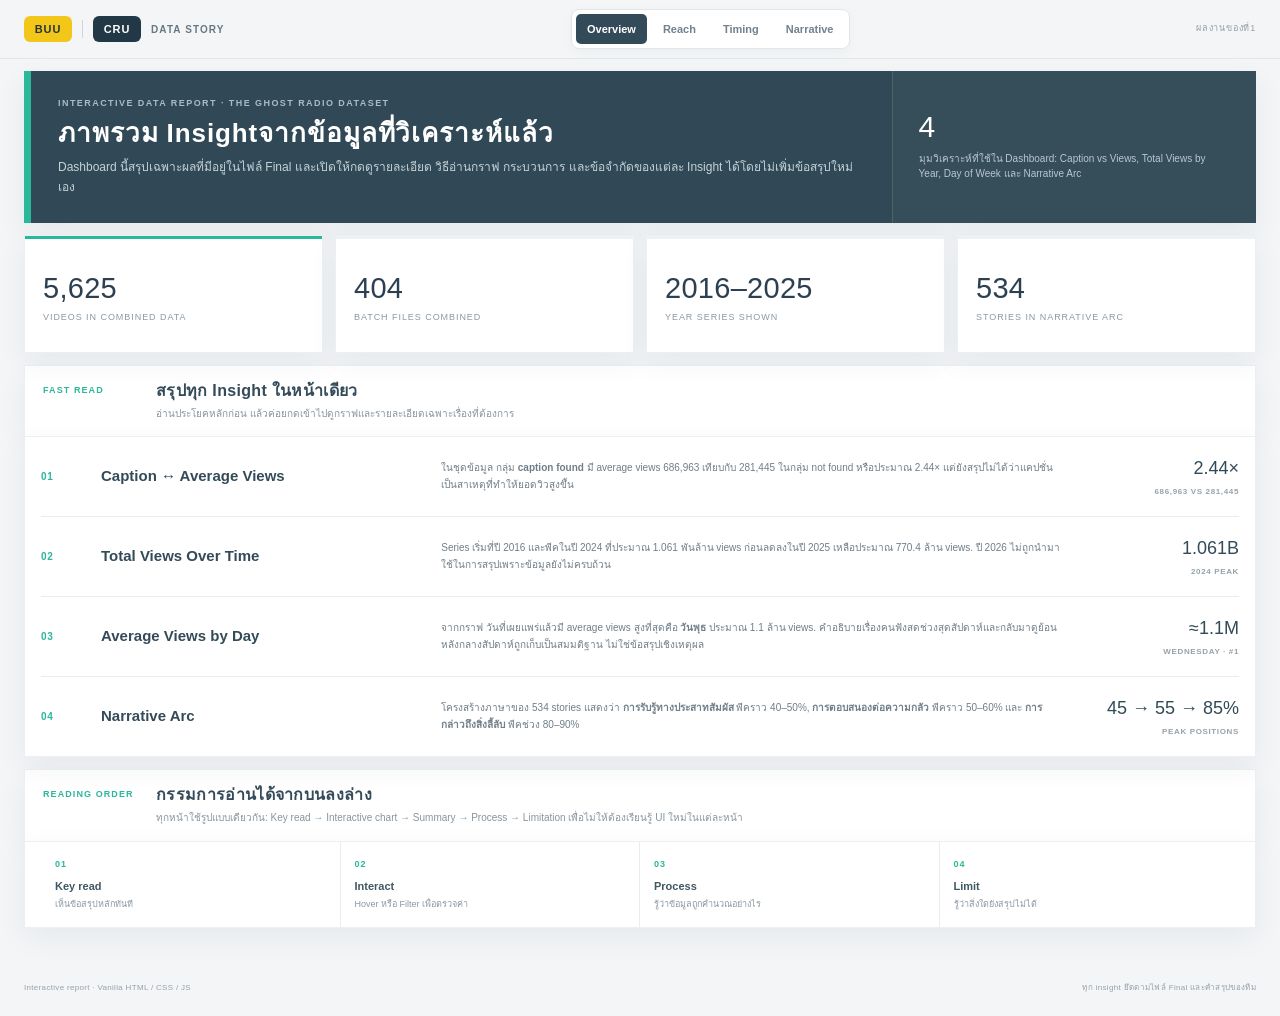
==== ghost_data_dashboard_v4_final/index.html @ baf123ad "upload" ====
<!doctype html>
<html lang="th">
<head>
  <meta charset="utf-8">
  <meta name="viewport" content="width=device-width,initial-scale=1,viewport-fit=cover">
  <meta name="color-scheme" content="light">
  <title>Data Story — Overview</title>
  <link rel="stylesheet" href="css/styles.css">
</head>
<body data-page="overview">
<header class="site-header">
  <div class="header-inner">
    <a class="brand" href="index.html" aria-label="กลับหน้าหลัก">
      <span class="brand-chip gold">BUU</span><span class="brand-sep"></span><span class="brand-chip">CRU</span><span class="full">DATA STORY</span>
    </a>
    <nav class="nav" aria-label="Main navigation">
      <a href="index.html" aria-current="page">Overview</a>
      <a href="reach.html">Reach</a>
      <a href="timing.html">Timing</a>
      <a href="narrative.html">Narrative</a>
    </nav>
    <div class="header-meta">ผลงานของที่1</div>
  </div>
</header>
<main>
  <section class="hero">
    <div>
      <div class="eyebrow">Interactive data report · The Ghost Radio dataset</div>
      <h1>ภาพรวม Insight<br><span class="quiet">จากข้อมูลที่วิเคราะห์แล้ว</span></h1>
      <p class="hero-copy">Dashboard นี้สรุปเฉพาะผลที่มีอยู่ในไฟล์ Final และเปิดให้กดดูรายละเอียด วิธีอ่านกราฟ กระบวนการ และข้อจำกัดของแต่ละ Insight ได้โดยไม่เพิ่มข้อสรุปใหม่เอง</p>
    </div>
    <aside class="hero-side"><strong>4</strong><p>มุมวิเคราะห์ที่ใช้ใน Dashboard: Caption vs Views, Total Views by Year, Day of Week และ Narrative Arc</p></aside>
  </section>

  <div class="stat-strip">
    <div class="stat"><b>5,625</b><span>videos in combined data</span></div>
    <div class="stat"><b>404</b><span>batch files combined</span></div>
    <div class="stat"><b>2016–2025</b><span>year series shown</span></div>
    <div class="stat"><b>534</b><span>stories in narrative arc</span></div>
  </div>

  <section class="section">
    <div class="section-head"><div class="section-index">FAST READ</div><div class="section-title"><h2>สรุปทุก Insight ในหน้าเดียว</h2><p>อ่านประโยคหลักก่อน แล้วค่อยกดเข้าไปดูกราฟและรายละเอียดเฉพาะเรื่องที่ต้องการ</p></div></div>
    <div class="insight-list">
      <a class="insight-row" href="reach.html">
        <div class="insight-no">01</div>
        <div class="insight-title">Caption ↔ Average Views</div>
        <div class="insight-copy">ในชุดข้อมูล กลุ่ม <b>caption found</b> มี average views 686,963 เทียบกับ 281,445 ในกลุ่ม not found หรือประมาณ 2.44× แต่ยังสรุปไม่ได้ว่าแคปชั่นเป็นสาเหตุที่ทำให้ยอดวิวสูงขึ้น</div>
        <div class="insight-key">2.44×<small>686,963 vs 281,445</small></div>
      </a>
      <a class="insight-row" href="reach.html#years">
        <div class="insight-no">02</div>
        <div class="insight-title">Total Views Over Time</div>
        <div class="insight-copy">Series เริ่มที่ปี 2016 และพีคในปี 2024 ที่ประมาณ 1.061 พันล้าน views ก่อนลดลงในปี 2025 เหลือประมาณ 770.4 ล้าน views. ปี 2026 ไม่ถูกนำมาใช้ในการสรุปเพราะข้อมูลยังไม่ครบถ้วน</div>
        <div class="insight-key">1.061B<small>2024 peak</small></div>
      </a>
      <a class="insight-row" href="timing.html">
        <div class="insight-no">03</div>
        <div class="insight-title">Average Views by Day</div>
        <div class="insight-copy">จากกราฟ วันที่เผยแพร่แล้วมี average views สูงที่สุดคือ <b>วันพุธ</b> ประมาณ 1.1 ล้าน views. คำอธิบายเรื่องคนฟังสดช่วงสุดสัปดาห์และกลับมาดูย้อนหลังกลางสัปดาห์ถูกเก็บเป็นสมมติฐาน ไม่ใช่ข้อสรุปเชิงเหตุผล</div>
        <div class="insight-key">≈1.1M<small>Wednesday · #1</small></div>
      </a>
      <a class="insight-row" href="narrative.html">
        <div class="insight-no">04</div>
        <div class="insight-title">Narrative Arc</div>
        <div class="insight-copy">โครงสร้างภาษาของ 534 stories แสดงว่า <b>การรับรู้ทางประสาทสัมผัส</b> พีคราว 40–50%, <b>การตอบสนองต่อความกลัว</b> พีคราว 50–60% และ <b>การกล่าวถึงสิ่งลี้ลับ</b> พีคช่วง 80–90%</div>
        <div class="insight-key">45 → 55 → 85%<small>peak positions</small></div>
      </a>
    </div>
  </section>

  <section class="section">
    <div class="section-head"><div class="section-index">READING ORDER</div><div class="section-title"><h2>กรรมการอ่านได้จากบนลงล่าง</h2><p>ทุกหน้าใช้รูปแบบเดียวกัน: Key read → Interactive chart → Summary → Process → Limitation เพื่อไม่ให้ต้องเรียนรู้ UI ใหม่ในแต่ละหน้า</p></div></div>
    <div class="story-flow four">
      <div class="flow-step"><div class="n">01</div><b>Key read</b><p>เห็นข้อสรุปหลักทันที</p></div>
      <div class="flow-step"><div class="n">02</div><b>Interact</b><p>Hover หรือ Filter เพื่อตรวจค่า</p></div>
      <div class="flow-step"><div class="n">03</div><b>Process</b><p>รู้ว่าข้อมูลถูกคำนวณอย่างไร</p></div>
      <div class="flow-step"><div class="n">04</div><b>Limit</b><p>รู้ว่าสิ่งใดยังสรุปไม่ได้</p></div>
    </div>
  </section>
</main>
<footer class="footer"><span>Interactive report · Vanilla HTML / CSS / JS</span><span>ทุก insight ยึดตามไฟล์ Final และคำสรุปของทีม</span></footer>
<div class="route-wipe" aria-hidden="true"></div>
<script src="js/data.js"></script><script src="js/app.js"></script><script src="js/charts.js"></script><script src="js/pages.js"></script>
</body>
</html>
---- ghost_data_dashboard_v4_final/css/styles.css ----
@view-transition { navigation: auto; }

:root{
  --bg:#f3f5f7;
  --panel:#ffffff;
  --ink:#233548;
  --muted:#7f8c99;
  --line:#dbe2e7;
  --header:#314956;
  --header-2:#293f4b;
  --teal:#2bb79a;
  --teal-soft:#e5f6f1;
  --buu:#f3c61a;
  --red:#e46a58;
  --violet:#7664db;
  --orange:#e4ad36;
  --shadow:0 10px 28px rgba(34,52,68,.06);
  --radius:9px;
  --max:1600px;
  --ease:cubic-bezier(.22,1,.36,1);
}
*{box-sizing:border-box}
html{background:var(--bg);scroll-behavior:smooth}
body{margin:0;background:var(--bg);color:var(--ink);font-family:Inter,"Leelawadee UI","Noto Sans Thai",Tahoma,"Segoe UI",Arial,sans-serif;line-height:1.5;text-rendering:optimizeLegibility}
a{color:inherit;text-decoration:none}
button,select,input{font:inherit;color:inherit}
::selection{background:var(--buu);color:#18262d}

/* Cross-document transition: one deliberate motion, not decorative UI motion. */
::view-transition-old(root){animation:vt-old .28s ease both}
::view-transition-new(root){animation:vt-new .46s var(--ease) both}
@keyframes vt-old{to{opacity:.25;transform:translateY(-5px);filter:blur(2px)}}
@keyframes vt-new{from{clip-path:inset(100% 0 0 0);transform:translateY(8px)}to{clip-path:inset(0);transform:none}}
.route-wipe{position:fixed;inset:0;z-index:9999;pointer-events:none;background:var(--header);transform:scaleY(0);transform-origin:bottom;transition:transform .34s var(--ease)}
.route-wipe::after{content:"DATA STORY";position:absolute;left:28px;bottom:25px;color:#c8d5db;font-size:10px;letter-spacing:.16em;font-weight:800}
body.is-leaving .route-wipe{transform:scaleY(1)}
body.is-entering .route-wipe{transform:scaleY(1);transform-origin:top}
body.is-ready .route-wipe{transform:scaleY(0);transition-duration:.42s}

/* ===== TOP: V4 language ===== */
.site-header{position:sticky;top:0;z-index:40;background:rgba(243,245,247,.96);backdrop-filter:blur(10px);border-bottom:1px solid #e1e6e9}
.header-inner{max-width:var(--max);height:58px;padding:0 24px;margin:auto;display:grid;grid-template-columns:auto 1fr auto;align-items:center;gap:28px}
.brand{display:flex;align-items:center;gap:10px;font-size:10px;font-weight:800;letter-spacing:.11em;color:#687884;white-space:nowrap}
.brand-chip{height:26px;min-width:48px;padding:0 9px;border-radius:6px;display:grid;place-items:center;background:#223846;color:#fff;font-size:11px;letter-spacing:.08em}
.brand-chip.gold{background:var(--buu);color:#26343c}
.brand-sep{width:1px;height:18px;background:#ced6dc}
.nav{justify-self:center;display:flex;align-items:center;gap:5px;background:#fff;border:1px solid #e1e6e9;border-radius:8px;padding:4px;box-shadow:0 3px 12px rgba(34,52,68,.035)}
.nav a{padding:7px 11px;border-radius:5px;font-size:11px;color:#71818d;font-weight:650;transition:.16s ease}
.nav a:hover{background:#f2f5f6;color:#334b58}
.nav a[aria-current="page"]{background:#334b58;color:#fff}
.header-meta{justify-self:end;font-size:9px;color:#91a0aa;letter-spacing:.09em;text-transform:uppercase;white-space:nowrap}

main{max-width:var(--max);margin:auto;padding:12px 24px 54px}

/* Existing hero HTML rendered as compact V4 titlebar */
.hero,.detail-hero{margin-top:0;background:var(--header);color:#fff;box-shadow:var(--shadow);position:relative;overflow:hidden;border:0;padding:0;display:grid;grid-template-columns:minmax(0,1fr) minmax(280px,.42fr);align-items:stretch;gap:0}
.hero::before,.detail-hero::before{content:"";position:absolute;inset:0 auto 0 0;width:7px;background:var(--teal)}
.hero>div:first-child,.detail-hero-grid>div:first-child{padding:26px 30px 25px 34px}
.hero h1,.detail-hero h1{margin:0;font-size:26px;line-height:1.17;letter-spacing:.035em;font-weight:620;color:#fff;max-width:none}
.hero h1 br,.detail-hero h1 br{display:none}
.hero h1 .quiet{color:#fff;font-weight:620}
.eyebrow{margin:0 0 7px;color:#a9bcc5;font-size:9px;letter-spacing:.16em;text-transform:uppercase;font-weight:800}
.hero-copy,.lead{max-width:900px;margin:10px 0 0;color:#c6d3d9;font-size:12px;line-height:1.65}
.hero-side,.key-read{margin:0;padding:20px 26px;border:0;border-left:1px solid rgba(255,255,255,.12);display:flex;flex-direction:column;justify-content:center;background:rgba(255,255,255,.025)}
.hero-side strong,.key-read .value{font-size:30px;line-height:1;font-weight:450;letter-spacing:.01em;color:#fff;font-variant-numeric:tabular-nums;margin:0}
.hero-side p,.key-read p{margin:9px 0 0;color:#b8c8cf;font-size:10px;line-height:1.55}
.key-read .label{font-size:9px;letter-spacing:.13em;text-transform:uppercase;color:#9db0ba;font-weight:750;margin-bottom:7px}
.detail-hero{display:block}
.detail-hero-grid{display:grid;grid-template-columns:minmax(0,1fr) minmax(280px,.42fr);gap:0}
.breadcrumb{height:30px;display:flex;align-items:center;gap:7px;padding:0 18px 0 34px;background:var(--header-2);font-size:9px;color:#9fb2bc;letter-spacing:.08em;text-transform:uppercase}
.breadcrumb a:hover{color:#fff}

/* KPI strip = V4 white cards */
.stat-strip{display:grid;grid-template-columns:repeat(4,1fr);gap:12px;margin-top:12px;border:0}
.stat{min-height:118px;background:var(--panel);border:1px solid #edf0f2;box-shadow:var(--shadow);padding:16px 18px;position:relative;margin:0}
.stat::before{content:"";position:absolute;left:0;top:0;width:100%;height:3px;background:#edf1f3}
.stat:first-child::before{background:var(--teal)}
.stat b{display:block;margin-top:22px;font-size:29px;line-height:1;font-weight:420;color:#2c4051;font-variant-numeric:tabular-nums;letter-spacing:.01em}
.stat span{display:block;margin-top:8px;font-size:9px;text-transform:uppercase;letter-spacing:.105em;color:#8b98a2}

.section{padding:0;margin-top:12px;border:0}
.section-head{background:#fff;border:1px solid #edf0f2;border-bottom:0;padding:15px 18px;display:grid;grid-template-columns:95px 1fr;gap:18px;margin:0;box-shadow:var(--shadow)}
.section-index{padding-top:3px;color:var(--teal);font-size:9px;font-weight:800;letter-spacing:.12em;text-transform:uppercase}
.section-title h2{margin:0;font-size:16px;line-height:1.25;letter-spacing:.02em;font-weight:680;color:#344b59}
.section-title p{margin:5px 0 0;max-width:1050px;color:#87949e;font-size:10px;line-height:1.55}

/* Panels */
.dashboard-grid{display:grid;grid-template-columns:minmax(0,1fr) 280px;gap:12px;align-items:stretch}
.panel{background:var(--panel);border:1px solid #edf0f2;box-shadow:var(--shadow);padding:16px;min-width:0}
.panel.flush{padding:0}
.panel-head{min-height:45px;padding-bottom:10px;border-bottom:1px solid #e2e7ea;margin-bottom:8px;display:flex;align-items:flex-start;justify-content:space-between;gap:18px}
.panel-title{font-size:11px;letter-spacing:.095em;text-transform:uppercase;font-weight:750;color:#526575}
.panel-sub{font-size:9px;color:#98a3ac;margin-top:4px;line-height:1.45}
.chart{position:relative;width:100%;min-height:300px}
.chart svg{display:block;width:100%;height:100%;overflow:visible}
.chart .grid{stroke:#dfe5e9;stroke-width:1}
.chart .axis{fill:#8b98a2;font-size:9px}
.chart .bar{transition:opacity .15s ease;transform-box:fill-box}
.chart .bar:hover{opacity:.76}
.chart .line{fill:none;stroke-width:2.4;vector-effect:non-scaling-stroke;stroke-linecap:round;stroke-linejoin:round}
.chart .dot{stroke:#fff;stroke-width:2;cursor:crosshair}
.chart .hit{fill:transparent;cursor:crosshair}
.chart-tooltip{position:absolute;pointer-events:none;background:#223846;color:#fff;border-radius:7px;padding:9px 10px;font-size:10px;line-height:1.55;min-width:140px;opacity:0;transform:translateY(3px);transition:.12s ease;z-index:5;box-shadow:0 8px 24px rgba(23,41,52,.22)}
.chart-tooltip.show{opacity:1;transform:none}
.chart-tooltip b{font-size:11px}

.controls{display:flex;align-items:center;gap:6px;flex-wrap:wrap}
.control-btn{border:1px solid #d7dee3;background:#fff;border-radius:6px;padding:7px 10px;font-size:10px;font-weight:700;color:#71808b;cursor:pointer;transition:.15s ease}
.control-btn:hover{border-color:#aebbc4;color:#344b59}
.control-btn.active{background:#334b58;border-color:#334b58;color:#fff}
.select{border:1px solid #d7dee3;background:#fff;border-radius:6px;padding:7px 28px 7px 9px;font-size:10px;color:#667786}

.metric-stack{border-top:1px solid #e6ebee;margin-top:10px}
.metric-line{padding:10px 0;border-bottom:1px solid #eef1f3;display:flex;align-items:baseline;justify-content:space-between;gap:18px}
.metric-line span{font-size:9px;color:#8d99a2}
.metric-line b{font-size:16px;color:#425765;font-weight:700;font-variant-numeric:tabular-nums}
.note{font-size:9px;color:#9aa4ab;line-height:1.6;margin-top:12px}
.callout{margin-top:12px;background:var(--teal-soft);border-left:4px solid var(--teal);padding:14px 16px;box-shadow:none}
.callout b{display:block;font-size:13px;color:#345b54;margin-bottom:4px}
.callout p{margin:0;color:#5c716b;font-size:10px;line-height:1.6}

/* Overview summary list becomes compact dashboard rows */
.insight-list{background:#fff;border:1px solid #edf0f2;box-shadow:var(--shadow);padding:0 16px}
.insight-row{display:grid;grid-template-columns:42px minmax(180px,.65fr) minmax(340px,1.25fr) 160px;gap:18px;align-items:center;padding:18px 0;border-bottom:1px solid #e7ecef;transition:background .15s ease}
.insight-row:last-child{border-bottom:0}
.insight-row:hover{background:#f8fafb}
.insight-no{color:var(--teal);font-size:10px;font-weight:800;letter-spacing:.08em;font-variant-numeric:tabular-nums}
.insight-title{font-size:15px;font-weight:700;color:#334b58}
.insight-copy{font-size:10px;line-height:1.65;color:#6f7e89}
.insight-key{text-align:right;font-size:18px;font-weight:500;color:#334b58;font-variant-numeric:tabular-nums}
.insight-key small{display:block;margin-top:4px;font-size:8px;color:#96a2aa;font-weight:650;text-transform:uppercase;letter-spacing:.08em}

.story-flow{display:grid;grid-template-columns:repeat(5,1fr);background:#fff;border:1px solid #edf0f2;box-shadow:var(--shadow);padding:0 16px}
.flow-step{padding:16px 14px;border-right:1px solid #e8edef}
.flow-step:last-child{border-right:0}
.flow-step .n{font-size:9px;color:var(--teal);font-weight:800;letter-spacing:.1em}
.flow-step b{display:block;margin:7px 0 3px;font-size:11px;color:#405764}
.flow-step p{margin:0;color:#8b98a2;font-size:9px;line-height:1.5}

.explain-grid{display:grid;grid-template-columns:1fr 1fr;gap:12px}
.prose{background:#fff;border:1px solid #edf0f2;box-shadow:var(--shadow);padding:17px}
.prose h3{margin:0 0 8px;font-size:14px;color:#3c5360}
.prose p,.prose li{font-size:10px;line-height:1.65;color:#71808b}
.prose ul{padding-left:18px;margin-bottom:0}
.equation{background:#f3f6f7;border-left:3px solid #334b58;padding:11px 12px;color:#536772;font-family:ui-monospace,SFMono-Regular,Consolas,monospace;font-size:9px;line-height:1.65;white-space:pre-wrap;overflow:auto}

.page-nav{display:grid;grid-template-columns:1fr 1fr;background:#fff;border:1px solid #edf0f2;box-shadow:var(--shadow);margin-top:12px}
.page-nav a{padding:14px 16px;font-size:9px;color:#8a97a0}
.page-nav a:last-child{text-align:right;border-left:1px solid #edf0f2}
.page-nav b{display:block;margin-top:3px;color:#415763;font-size:12px}
.footer{max-width:var(--max);margin:0 auto;padding:0 24px 22px;color:#96a1a9;font-size:8px;display:flex;justify-content:space-between;letter-spacing:.04em}

@keyframes rise{from{opacity:0;transform:translateY(4px)}to{opacity:1;transform:none}}
.stat,.panel,.insight-list,.story-flow,.prose,.evidence-card{animation:rise .28s ease both}


/* ===== SUMMARY / EXPLANATION ===== */
.summary-card{
  margin-top:12px;
  background:#fff;
  border:1px solid #e8edef;
  border-left:4px solid var(--teal);
  box-shadow:var(--shadow);
  padding:16px 18px;
}
.summary-card.wide{padding:17px 20px}
.summary-card p,.hypothesis-card p{margin:6px 0 0;color:#5f707b;font-size:11px;line-height:1.75}
.summary-card small,.hypothesis-card small{display:block;margin-top:9px;color:#8e9aa3;font-size:9px;line-height:1.65}
.summary-label{font-size:9px;letter-spacing:.12em;text-transform:uppercase;color:var(--teal);font-weight:800}
.summary-grid{display:grid;grid-template-columns:1fr 1fr;gap:12px;margin-top:12px}
.summary-grid .summary-card{margin-top:0}
.hypothesis-card{background:#fffaf0;border:1px solid #f0e3c3;border-left:4px solid var(--buu);box-shadow:var(--shadow);padding:16px 18px}
.hypothesis-card .summary-label{color:#997718}
.narrative-summary{border-left-color:#2f80ed}

/* ===== NARRATIVE LEGEND ===== */
.legend-stack{display:grid;gap:12px;margin-top:12px}
.legend-row{display:grid;grid-template-columns:12px 1fr;gap:10px;align-items:start;padding-bottom:11px;border-bottom:1px solid #eef1f3}
.legend-row:last-child{border-bottom:0;padding-bottom:0}
.legend-swatch{width:10px;height:10px;border-radius:50%;margin-top:3px}
.legend-swatch.blue{background:#2f80ed}.legend-swatch.orange{background:#f2994a}.legend-swatch.green{background:#27ae60}
.legend-row b{display:block;color:#435966;font-size:10px;line-height:1.45}
.legend-row span{display:block;color:#8a97a1;font-size:9px;line-height:1.55;margin-top:3px}
.signal-controls .control-btn{display:inline-flex;align-items:center;gap:6px;background:#fff}
.signal-dot{width:7px;height:7px;border-radius:50%;background:currentColor}
.signal-blue{color:#2f80ed!important}.signal-orange{color:#d97a21!important}.signal-green{color:#218d50!important}
.signal-controls .control-btn.active{background:#334b58!important;border-color:#334b58!important;color:#fff!important}
.signal-controls .signal-blue:not(.active){border-color:#bcd6fa}.signal-controls .signal-orange:not(.active){border-color:#f6d2aa}.signal-controls .signal-green:not(.active){border-color:#b9e4ca}
.chart-zoom{margin-top:10px}
.story-flow.four{grid-template-columns:repeat(4,1fr)}

/* Anchor destinations clear the sticky header. */
[id]{scroll-margin-top:76px}

/* ===== MOBILE / TABLET ===== */
@media(max-width:1100px){
  .header-meta{display:none}
  .header-inner{grid-template-columns:auto 1fr;gap:18px}
  .nav{justify-self:end}
  .dashboard-grid{grid-template-columns:minmax(0,1fr) 240px}
  .insight-row{grid-template-columns:36px 190px 1fr 130px;gap:14px}
}

@media(max-width:820px){
  .site-header{position:sticky}
  .header-inner{height:auto;min-height:0;padding:8px 14px;grid-template-columns:1fr;gap:7px}
  .brand{display:flex;justify-self:start}
  .brand .full{display:none}
  .brand-chip{height:23px;min-width:42px;font-size:9px}
  .brand-sep{height:15px}
  .nav{justify-self:stretch;width:100%;max-width:100%;overflow-x:auto;overscroll-behavior-x:contain;scrollbar-width:none;justify-content:flex-start;padding:3px;gap:3px}
  .nav::-webkit-scrollbar{display:none}
  .nav a{flex:0 0 auto;padding:7px 10px;font-size:10px}

  main{padding:10px 13px 38px}
  .hero,.detail-hero-grid{grid-template-columns:1fr}
  .hero>div:first-child,.detail-hero-grid>div:first-child{padding:22px 20px 20px 25px}
  .hero h1,.detail-hero h1{font-size:23px;line-height:1.24;letter-spacing:.02em}
  .hero-copy,.lead{font-size:11px;line-height:1.7}
  .hero-side,.key-read{border-left:0;border-top:1px solid rgba(255,255,255,.12);padding:15px 20px 16px 25px}
  .hero-side strong,.key-read .value{font-size:27px}
  .breadcrumb{padding-left:25px}

  .stat-strip{grid-template-columns:1fr 1fr;gap:9px;margin-top:9px}
  .stat{min-height:98px;padding:13px 14px}
  .stat b{font-size:25px;margin-top:18px}

  .section{margin-top:9px}
  .section-head{grid-template-columns:1fr;gap:4px;padding:13px 14px}
  .section-title h2{font-size:15px}
  .section-title p{font-size:10px}

  .dashboard-grid{grid-template-columns:1fr;gap:9px}
  .panel{padding:13px}
  .panel-head{flex-direction:column;gap:9px;align-items:stretch}
  .controls{gap:5px}
  .control-btn{padding:7px 9px}
  .chart{min-height:260px}
  .chart .axis{font-size:8px}
  .chart-tooltip{max-width:170px;font-size:9px}

  .insight-list{padding:0 13px}
  .insight-row{grid-template-columns:28px 1fr;gap:6px 10px;padding:15px 0}
  .insight-title{font-size:14px}
  .insight-copy,.insight-key{grid-column:2}
  .insight-copy{font-size:10px;line-height:1.7}
  .insight-key{text-align:left;font-size:17px;margin-top:3px}

  .story-flow,.story-flow.four{grid-template-columns:1fr;padding:0 13px}
  .flow-step{border-right:0;border-bottom:1px solid #edf0f2;padding:13px 8px}
  .flow-step:last-child{border-bottom:0}
  .explain-grid,.summary-grid{grid-template-columns:1fr;gap:9px}
  .summary-card,.summary-card.wide,.hypothesis-card{padding:14px 15px}
  .summary-card p,.hypothesis-card p{font-size:10.5px;line-height:1.75}

  .page-nav{grid-template-columns:1fr 1fr}
  .footer{padding:0 13px 18px;gap:8px;flex-wrap:wrap}
}

@media(max-width:560px){
  main{padding-left:10px;padding-right:10px}
  .hero>div:first-child,.detail-hero-grid>div:first-child{padding:20px 16px 18px 21px}
  .hero-side,.key-read{padding:14px 16px 15px 21px}
  .hero h1,.detail-hero h1{font-size:21px}
  .eyebrow{font-size:8px}
  .stat-strip{grid-template-columns:1fr 1fr}
  .stat b{font-size:23px}
  .stat span{font-size:8px}
  .panel{padding:11px}
  .panel-title{font-size:10px}
  .signal-controls{display:grid;grid-template-columns:1fr}
  .signal-controls .control-btn{justify-content:flex-start;width:100%}
  .chart-zoom{overflow-x:auto;flex-wrap:nowrap;padding-bottom:2px}
  .chart-zoom .control-btn{white-space:nowrap;flex:0 0 auto}
  .metric-line b{font-size:15px}
  .legend-row b{font-size:9.5px}
  .page-nav{grid-template-columns:1fr}
  .page-nav a:last-child{text-align:left;border-left:0;border-top:1px solid #edf0f2}
  .footer{flex-direction:column;align-items:flex-start}
}

@media(max-width:390px){
  .stat-strip{grid-template-columns:1fr}
  .nav a{padding:6px 8px;font-size:9px}
  .hero h1,.detail-hero h1{font-size:20px}
  .hero-copy,.lead{font-size:10.5px}
  .summary-card p,.hypothesis-card p{font-size:10px}
}

@media(prefers-reduced-motion:reduce){
  *{animation:none!important;transition:none!important;scroll-behavior:auto!important}
  .route-wipe{display:none}
}
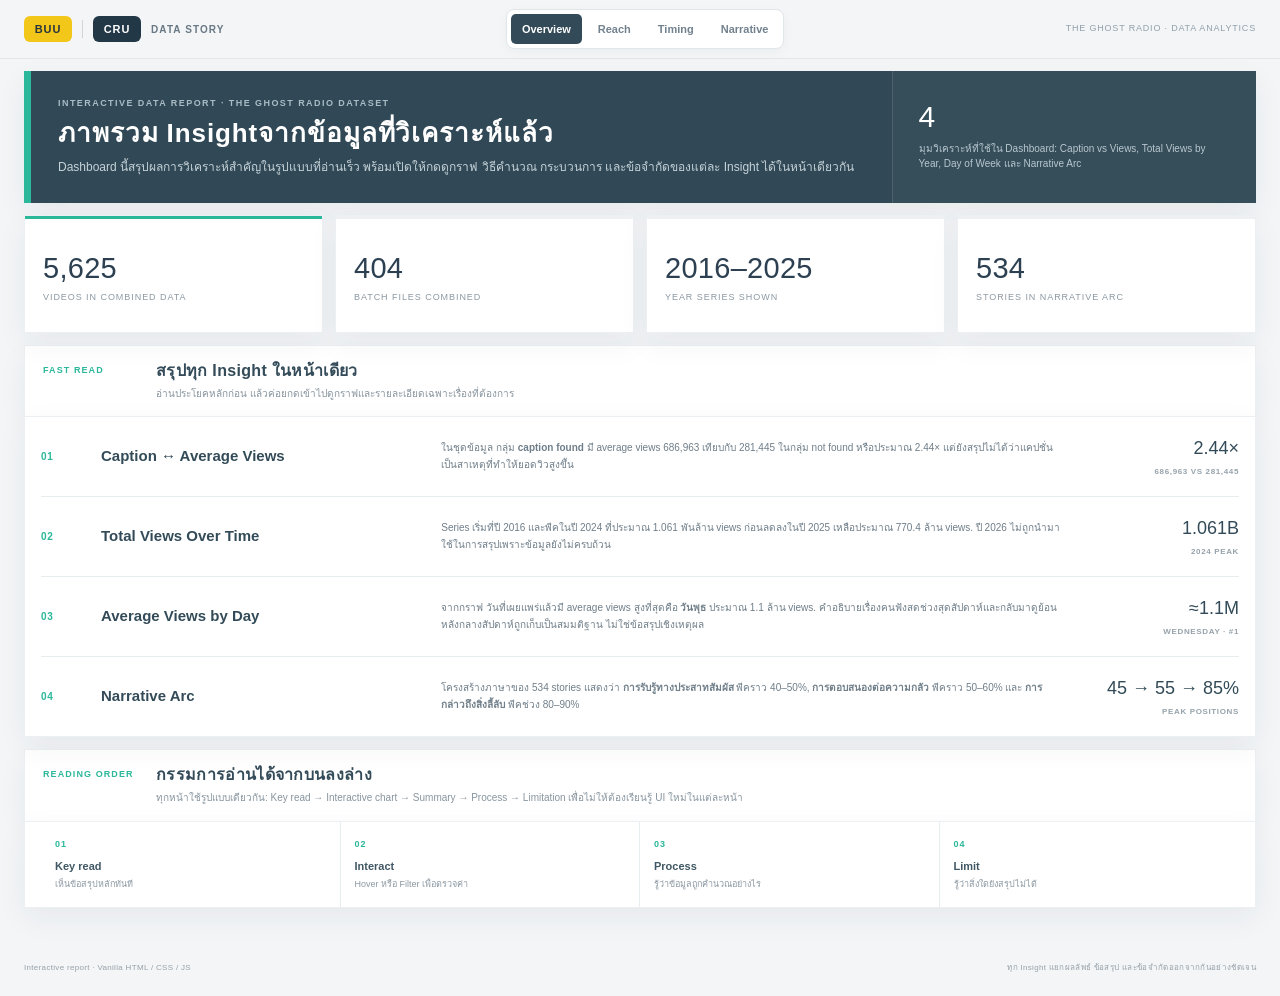
==== commit c4fcb499: "fix timming" ====
--- a/ghost_data_dashboard_v4_final/index.html
+++ b/ghost_data_dashboard_v4_final/index.html
@@ -19,7 +19,7 @@
       <a href="timing.html">Timing</a>
       <a href="narrative.html">Narrative</a>
     </nav>
-    <div class="header-meta">ผลงานของที่1</div>
+    <div class="header-meta">THE GHOST RADIO · DATA ANALYTICS</div>
   </div>
 </header>
 <main>
@@ -27,7 +27,7 @@
     <div>
       <div class="eyebrow">Interactive data report · The Ghost Radio dataset</div>
       <h1>ภาพรวม Insight<br><span class="quiet">จากข้อมูลที่วิเคราะห์แล้ว</span></h1>
-      <p class="hero-copy">Dashboard นี้สรุปเฉพาะผลที่มีอยู่ในไฟล์ Final และเปิดให้กดดูรายละเอียด วิธีอ่านกราฟ กระบวนการ และข้อจำกัดของแต่ละ Insight ได้โดยไม่เพิ่มข้อสรุปใหม่เอง</p>
+      <p class="hero-copy">Dashboard นี้สรุปผลการวิเคราะห์สำคัญในรูปแบบที่อ่านเร็ว พร้อมเปิดให้กดดูกราฟ วิธีคำนวณ กระบวนการ และข้อจำกัดของแต่ละ Insight ได้ในหน้าเดียวกัน</p>
     </div>
     <aside class="hero-side"><strong>4</strong><p>มุมวิเคราะห์ที่ใช้ใน Dashboard: Caption vs Views, Total Views by Year, Day of Week และ Narrative Arc</p></aside>
   </section>
@@ -79,7 +79,7 @@
     </div>
   </section>
 </main>
-<footer class="footer"><span>Interactive report · Vanilla HTML / CSS / JS</span><span>ทุก insight ยึดตามไฟล์ Final และคำสรุปของทีม</span></footer>
+<footer class="footer"><span>Interactive report · Vanilla HTML / CSS / JS</span><span>ทุก Insight แยกผลลัพธ์ ข้อสรุป และข้อจำกัดออกจากกันอย่างชัดเจน</span></footer>
 <div class="route-wipe" aria-hidden="true"></div>
 <script src="js/data.js"></script><script src="js/app.js"></script><script src="js/charts.js"></script><script src="js/pages.js"></script>
 </body>
